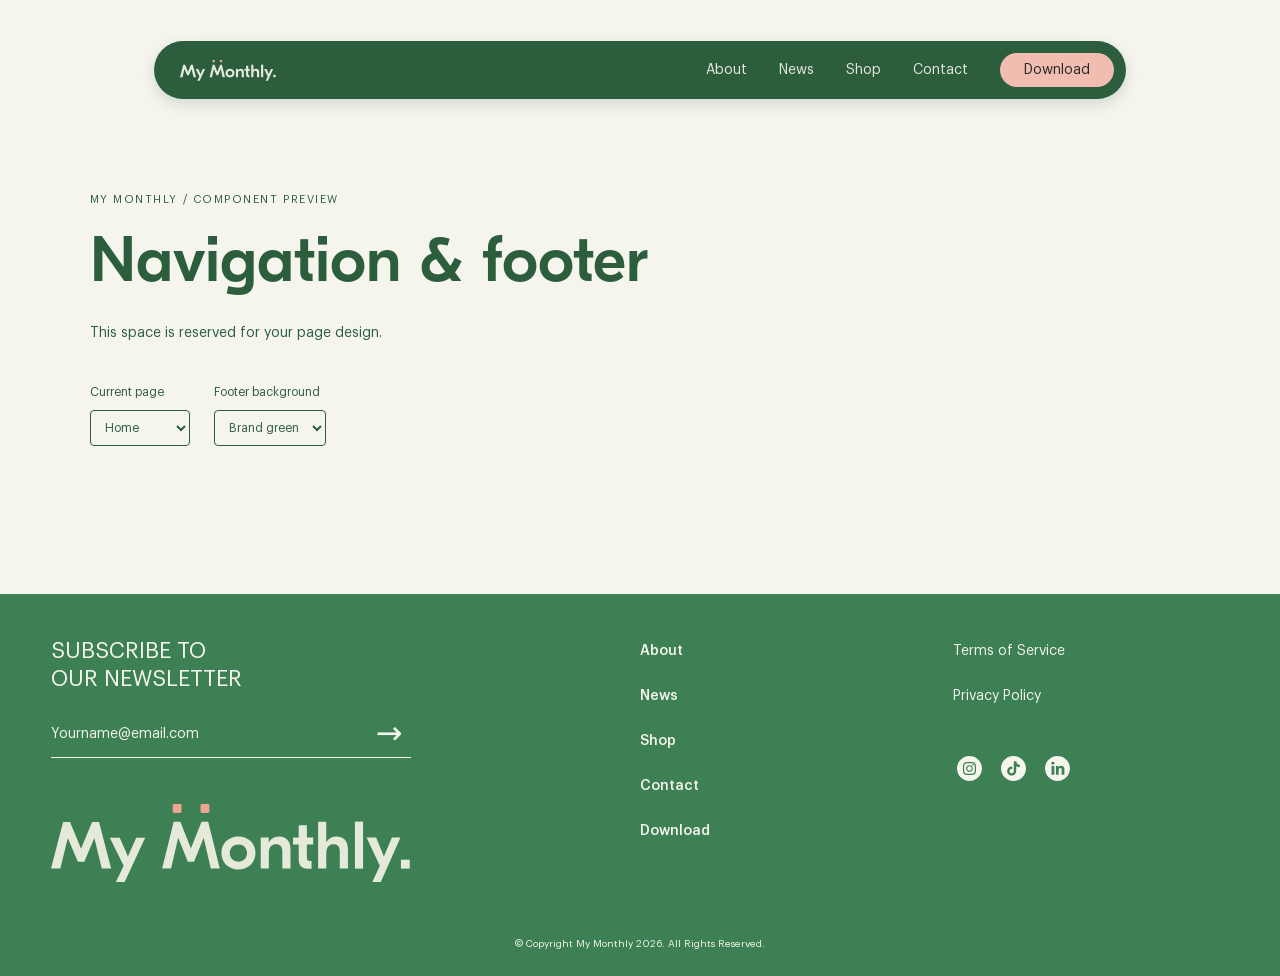
==== index.html @ 501aad66 "update" ====
<!doctype html>
<html lang="en">
<head>
  <meta charset="utf-8">
  <meta name="viewport" content="width=device-width, initial-scale=1, viewport-fit=cover">
  <meta name="description" content="My Monthly navigation and footer component preview.">
  <title>My Monthly — Component preview</title>
  <link rel="icon" type="image/svg+xml" href="./assets/icons/favicon.svg">
  <link rel="stylesheet" href="./styles/shared.css">
  <link rel="stylesheet" href="./styles/preview/index.css">
  <script type="module" src="./scripts/preview/index.js"></script>
</head>
<body>
  <a class="skip-link" href="#main">Skip to content</a>
  <div id="site-header"></div>
  <main id="main" class="shell-preview" tabindex="-1">
    <p class="shell-preview__eyebrow">MY MONTHLY / COMPONENT PREVIEW</p>
    <h1>Navigation &amp; footer</h1>
    <p>This space is reserved for your page design.</p>
    <div class="shell-preview__controls">
      <label>Current page<select id="preview-page"><option value="home">Home</option><option value="about">About</option><option value="news">News</option><option value="shop">Shop</option><option value="contact">Contact</option><option value="download">Download</option></select></label>
      <label>Footer background<select id="preview-footer"><option value="brand">Brand green</option><option value="dark">Dark green</option><option value="light">Light</option></select></label>
    </div>
  </main>
  <div id="site-footer"></div>
  <noscript>This component preview requires JavaScript.</noscript>
</body>
</html>
---- styles/shared.css ----
/* 目录：1. 基础变量与字体 2. 重置与文字 3. 布局 4. 共享组件
   加载顺序集中维护；页面专属样式另行加载。 */
@import "./foundations/tokens.css";
@import "./foundations/fonts.css";
@import "./foundations/reset.css";
@import "./foundations/typography.css";
@import "./foundations/layout.css";
@import "../components/footer/footer.css";
@import "../components/menu-bar/menu-bar.css";
---- styles/preview/index.css ----
/* 目录：1. 组件预览留白 2. 预览控件；不作为正式首页设计 */
.shell-preview { min-height: 66svh; padding: 180px 7vw 100px; color: var(--color-menu); }
.shell-preview__eyebrow { font-size: 11px; letter-spacing: .14em; }
.shell-preview h1 { font-size: clamp(32px, 5vw, 64px); font-weight: 500; margin: 20px 0; }
.shell-preview > p:not(.shell-preview__eyebrow) { font-size: 14px; }
.shell-preview__controls { display: flex; flex-wrap: wrap; gap: 24px; margin-top: 38px; }
.shell-preview__controls label { display: grid; gap: 8px; font-size: 12px; }
.shell-preview select { background: transparent; border: 1px solid var(--color-menu); border-radius: 4px; padding: 10px; color: inherit; }
@media(max-width: 767px) { .shell-preview { padding-top: 140px; min-height: 70svh; } }
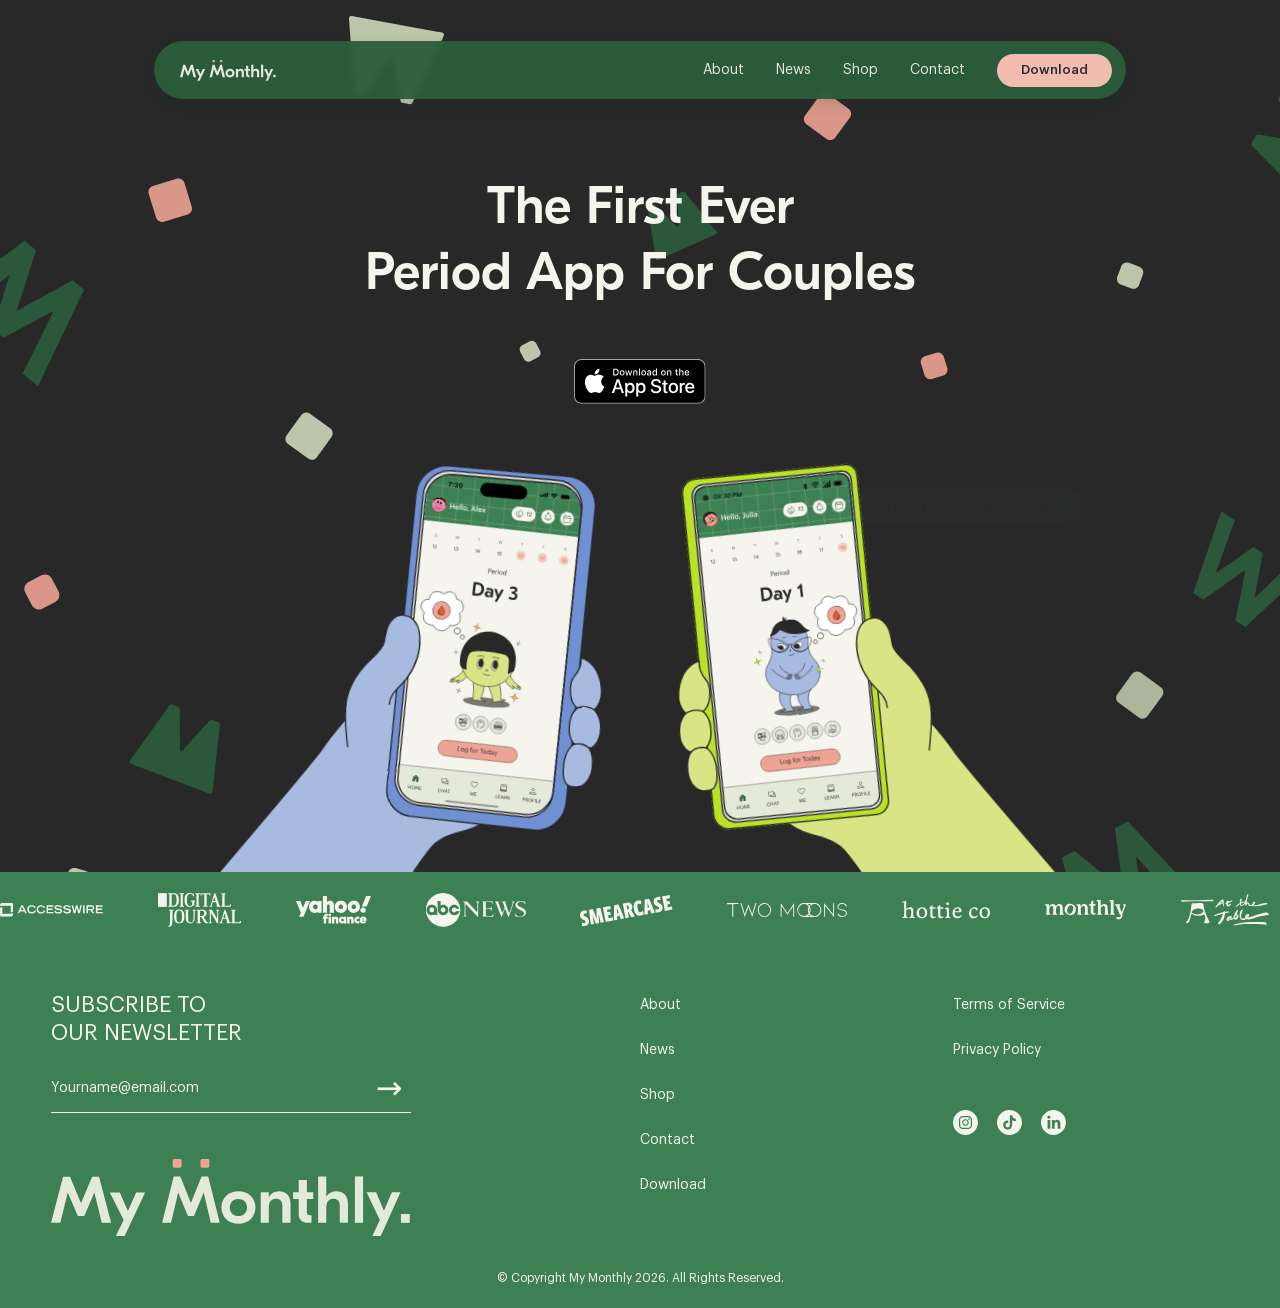
==== commit 0b37decb: "update" ====
--- a/index.html
+++ b/index.html
@@ -3,26 +3,18 @@
 <head>
   <meta charset="utf-8">
   <meta name="viewport" content="width=device-width, initial-scale=1, viewport-fit=cover">
-  <meta name="description" content="My Monthly navigation and footer component preview.">
-  <title>My Monthly — Component preview</title>
+  <meta name="description" content="My Monthly. The first ever period app for couples. Learn, track and connect together.">
+  <title>My Monthly — The First Ever Period App For Couples</title>
   <link rel="icon" type="image/svg+xml" href="./assets/icons/favicon.svg">
   <link rel="stylesheet" href="./styles/shared.css">
-  <link rel="stylesheet" href="./styles/preview/index.css">
-  <script type="module" src="./scripts/preview/index.js"></script>
+  <link rel="stylesheet" href="./styles/home/index.css">
+  <script type="module" src="./scripts/home/index.js"></script>
 </head>
 <body>
   <a class="skip-link" href="#main">Skip to content</a>
   <div id="site-header"></div>
-  <main id="main" class="shell-preview" tabindex="-1">
-    <p class="shell-preview__eyebrow">MY MONTHLY / COMPONENT PREVIEW</p>
-    <h1>Navigation &amp; footer</h1>
-    <p>This space is reserved for your page design.</p>
-    <div class="shell-preview__controls">
-      <label>Current page<select id="preview-page"><option value="home">Home</option><option value="about">About</option><option value="news">News</option><option value="shop">Shop</option><option value="contact">Contact</option><option value="download">Download</option></select></label>
-      <label>Footer background<select id="preview-footer"><option value="brand">Brand green</option><option value="dark">Dark green</option><option value="light">Light</option></select></label>
-    </div>
-  </main>
+  <main id="main" tabindex="-1"></main>
   <div id="site-footer"></div>
-  <noscript>This component preview requires JavaScript.</noscript>
+  <noscript><p>My Monthly — The First Ever Period App For Couples. <a href="https://apps.apple.com/us/app/my-monthly/id6478977834">Download on the App Store</a>. Enable JavaScript to view the animated landing section.</p></noscript>
 </body>
 </html>
--- a/styles/home/index.css
+++ b/styles/home/index.css
@@ -0,0 +1,3 @@
+/* 目录：1. Hero 分区
+   页面样式入口；新增分区后在这里登记。先加载 styles/shared.css。 */
+@import "./hero.css";
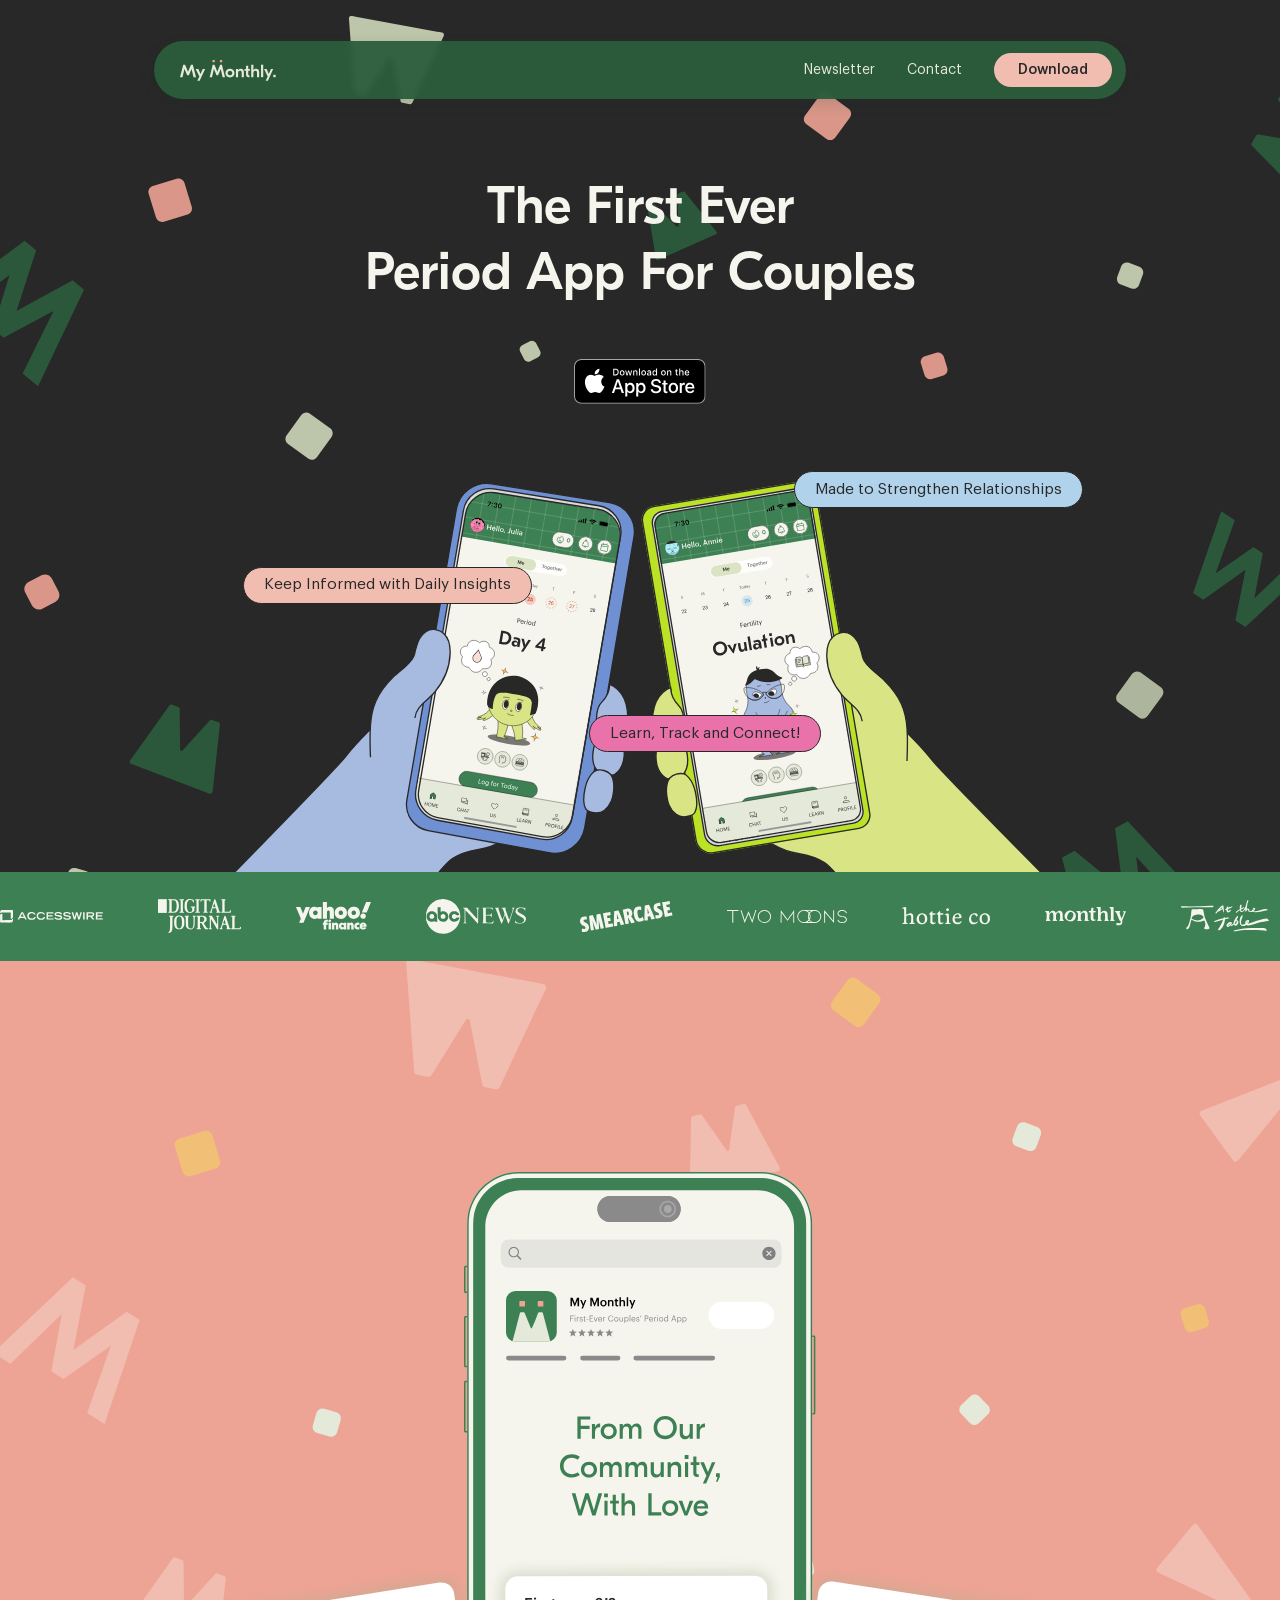
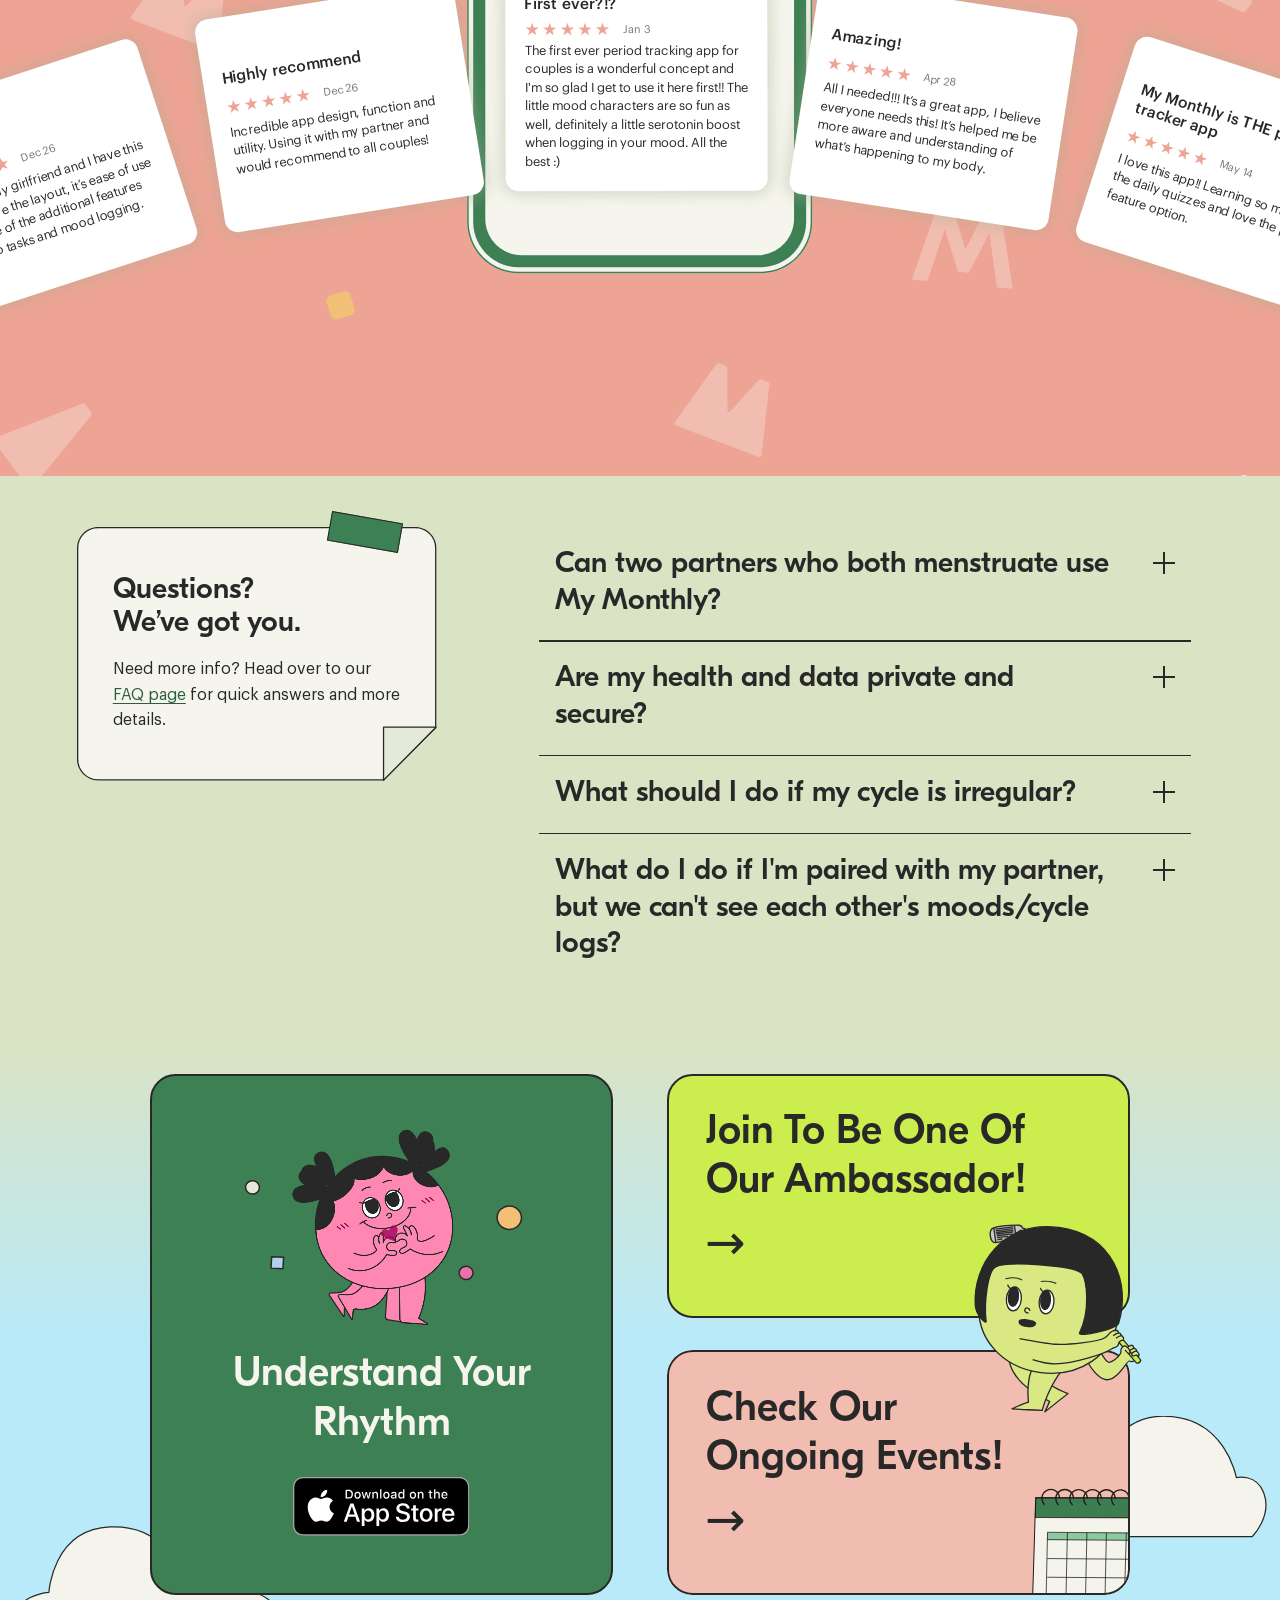
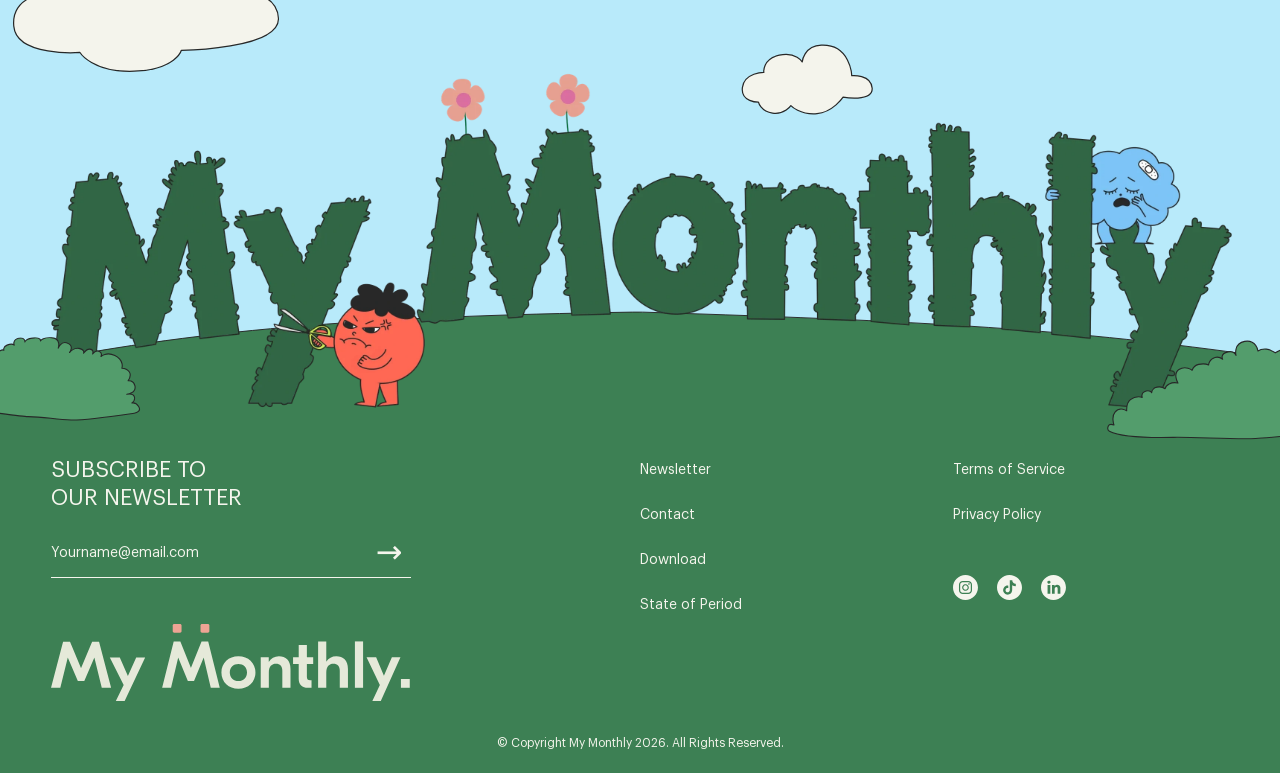
==== commit 315c74e7: "update" ====
--- a/index.html
+++ b/index.html
@@ -10,7 +10,7 @@
   <link rel="stylesheet" href="./styles/home/index.css">
   <script type="module" src="./scripts/home/index.js"></script>
 </head>
-<body>
+<body class="home-page">
   <a class="skip-link" href="#main">Skip to content</a>
   <div id="site-header"></div>
   <main id="main" tabindex="-1"></main>
--- a/styles/shared.css
+++ b/styles/shared.css
@@ -1,4 +1,4 @@
-/* 目录：1. 基础变量与字体 2. 重置与文字 3. 布局 4. 共享组件
+/* 目录：1. 基础变量与字体 2. 重置与文字 3. 布局 4. 共享组件 5. 滚动换色
    加载顺序集中维护；页面专属样式另行加载。 */
 @import "./foundations/tokens.css";
 @import "./foundations/fonts.css";
@@ -6,4 +6,7 @@
 @import "./foundations/typography.css";
 @import "./foundations/layout.css";
 @import "../components/footer/footer.css";
+@import "../components/pre-footer/pre-footer.css";
 @import "../components/menu-bar/menu-bar.css";
+
+@import "./scroll-background.css";
--- a/styles/home/index.css
+++ b/styles/home/index.css
@@ -1,3 +1,5 @@
-/* 目录：1. Hero 分区
+/* 目录：1. Hero 分区 2. User comments 分区 3. 共享 FAQ
    页面样式入口；新增分区后在这里登记。先加载 styles/shared.css。 */
 @import "./hero.css";
+@import "./user-comments.css";
+@import "../../components/faq/faq.css";
